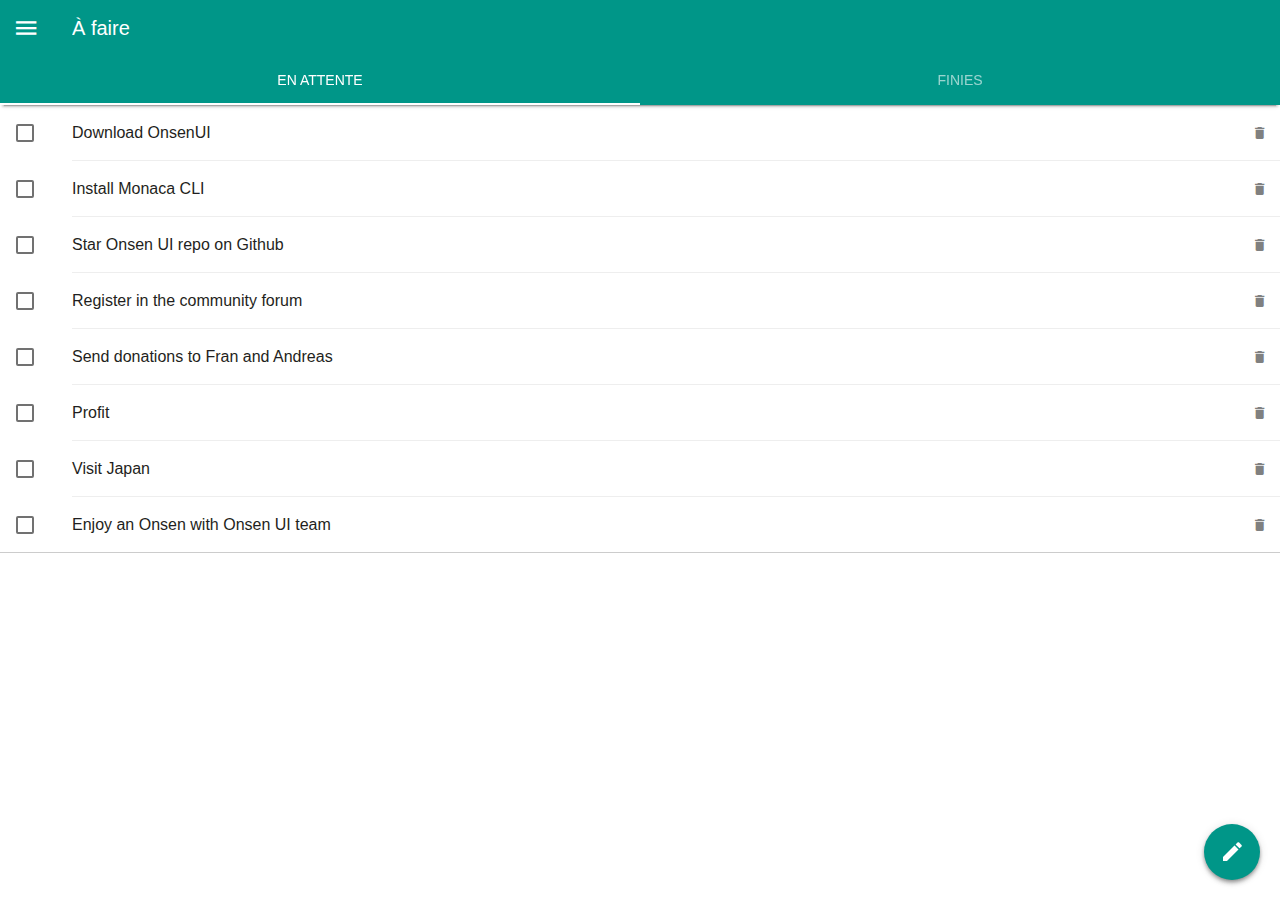
==== index.html @ 8d6c1231 "initial commit" ====
<!DOCTYPE html>
<html lang="fr">

<head>
    <meta charset="UTF-8">
    <title>Liste de tâches</title>

    <script src="lib/onsen/js/onsenui.js"></script>

    <script src="js/app.js"></script>
    <script src="js/controllers.js"></script>
    <script src="js/services.js"></script>
    <script>
        ons.platform.select('android');
    </script>
    <link rel="stylesheet" href="lib/onsen/css/onsenui.css">
    <link rel="stylesheet" href="lib/onsen/css/onsen-css-components.css">
    <link rel="stylesheet" href="style.css">
</head>

<body>

    <!-- First navigation component: Navigator. This will remain always on top of the app. -->
    <ons-navigator id="myNavigator" page="splitter.html">
    </ons-navigator>


    <!-- Second navigation component: Splitter. This will disappear if the first component changes its content. -->
    <template id="splitter.html">
        <ons-page>
            <ons-splitter id="mySplitter">
                <ons-splitter-side page="html/menu.html" swipeable width="250px" collapse swipe-target-width="50px">
                </ons-splitter-side>
                <ons-splitter-content page="tabbar.html">
                </ons-splitter-content>
            </ons-splitter>
        </ons-page>
    </template>

    <!-- Third navigation component: Tabbar. This will disappear if the first or second components change their content. -->
    <template id="tabbar.html">
        <ons-page id="tabbarPage">
            <ons-toolbar>
                <div class="left">
                    <!-- Toolbar-button with different icons depending on the platform. -->
                    <ons-toolbar-button component="button/menu">
                        <ons-icon icon="ion-navicon, material:md-menu" size="32px, material:24px"></ons-icon>
                    </ons-toolbar-button>
                </div>
                <div class="center">À faire</div>
                <div class="right">
                    <!-- Toolbar-button  only visible for iOS/other. -->
                    <ons-if platform="ios other">
                        <ons-toolbar-button component="button/new-task">Nouvelle</ons-toolbar-button>
                    </ons-if>
                </div>
            </ons-toolbar>

            <!-- Floating Action Button only visible for Android. -->
            <ons-if platform="android">
                <ons-fab position="right bottom" component="button/new-task">
                    <ons-icon icon="md-edit"></ons-icon>
                </ons-fab>
            </ons-if>

            <!-- Auto-positioned Tabbar: top on Android, bottom on iOS/other. -->
            <ons-tabbar id="myTabbar" position="auto">
                <ons-tab page="html/pending_tasks.html" label="En attente" active>
                </ons-tab>
                <ons-tab page="html/completed_tasks.html" label="Finies">
                </ons-tab>
            </ons-tabbar>
        </ons-page>
    </template>

</body>

</html>
---- lib/onsen/css/onsenui.css ----
/*! onsenui - v2.5.1 - 2017-07-24 */
/*
Copyright 2013-2015 ASIAL CORPORATION

Licensed under the Apache License, Version 2.0 (the "License");
you may not use this file except in compliance with the License.
You may obtain a copy of the License at

   http://www.apache.org/licenses/LICENSE-2.0

Unless required by applicable law or agreed to in writing, software
distributed under the License is distributed on an "AS IS" BASIS,
WITHOUT WARRANTIES OR CONDITIONS OF ANY KIND, either express or implied.
See the License for the specific language governing permissions and
limitations under the License.

 */

@import url("ionicons/css/ionicons.min.css");
@import url("material-design-iconic-font/css/material-design-iconic-font.min.css");
@import url("font_awesome/css/font-awesome.min.css");

/* custom elements */
ons-page, ons-navigator,
ons-split-view, ons-sliding-menu, ons-tabbar,
ons-gesture-detector {
  display: block;
}

ons-navigator,
ons-tabbar,
ons-splitter,
ons-action-sheet,
ons-dialog,
ons-toast,
ons-alert-dialog {
  position: absolute;
  top: 0;
  left: 0;
  bottom: 0;
  right: 0;
  overflow: hidden;
}

ons-toast {
  pointer-events: none;
}

ons-toast .toast {
  pointer-events: auto;
}

ons-tab {
  -webkit-transform: translate3d(0, 0, 0);
          transform: translate3d(0, 0, 0);
}

ons-page, ons-navigator, ons-tabbar, ons-sliding-menu, ons-split-view, ons-dialog, ons-alert-dialog, ons-action-sheet, ons-toast {
  z-index: 2;
}

ons-fab, ons-speed-dial {
  z-index: 10001;
}

* {
  -webkit-touch-callout: none;
  -webkit-user-select: none;
  -webkit-tap-highlight-color: rgba(0, 0, 0, 0) !important;
}

input, textarea {
  -webkit-user-select: auto;
  -moz-user-select: text;
}

ons-toolbar:not([inline]), ons-bottom-toolbar {
  position: absolute;
  left: 0;
  right: 0;
  z-index: 10000;
}
ons-toolbar:not([inline]) {
  top: 0;
}
ons-bottom-toolbar {
  bottom: 0;
}

.page, .page__content {
  background-color: transparent !important;
  background: transparent !important;
}

.page__content {
  overflow: auto;
  -webkit-overflow-scrolling: touch;
  z-index: 0;
  -ms-touch-action: pan-y;
}

.page.overflow-visible,
.page.overflow-visible .page,
.page.overflow-visible .page__content,
.page.overflow-visible ons-navigator,
.page.overflow-visible ons-splitter {
  overflow: visible;
}

.page.overflow-visible .page__content.content-swiping,
.page.overflow-visible .page__content.content-swiping .page,
.page.overflow-visible .page__content.content-swiping .page__content {
  overflow: auto;
}

.toolbar:not(.toolbar--transparent) + .page__background,
.toolbar:not(.toolbar--cover-content) + .page__background + .page__content {
  top: 44px;
}

.toolbar.toolbar--cover-content + .page__background + .page__content {
  padding-top: 44px;
}

.toolbar--material:not(.toolbar--transparent) + .page__background,
.toolbar--material:not(.toolbar--cover-content) + .page__background + .page__content {
  top: 56px;
}

.toolbar--material.toolbar--cover-content + .page__background + .page__content {
  padding-top: 56px;
}

.page[status-bar-fill] > .page__content {
  top: 20px;
}

.page[status-bar-fill] > .toolbar {
  padding-top: 20px;
  box-sizing: content-box;
}

.page[status-bar-fill] > .toolbar + .page__background + .page__content {
  top: 64px;
}

.page[status-bar-fill] > .toolbar--material + .page__background + .page__content {
  top: 76px;
}

ons-tabbar[status-bar-fill] > .tabbar--top__content {
  top: 71px;
}

ons-tabbar[status-bar-fill] > .tabbar--top {
  padding-top: 22px;
}

ons-tabbar[position="top"] .page[status-bar-fill] > .page__content {
  top: 0px;
}

.toolbar + .page__background + .page__content ons-tabbar[status-bar-fill] > .tabbar--top {
  top: 0px;
}

.toolbar + .page__background + .page__content ons-tabbar[status-bar-fill] > .tabbar--top__content {
  top: 49px;
}

.page-with-bottom-toolbar > .page__content {
  bottom: 44px;
}

.page__content > .list:not(.list--material):first-child {
  margin-top: -1px; /* Avoid double border with toolbar */
}

ons-action-sheet[disabled],
ons-dialog[disabled],
ons-alert-dialog[disabled],
ons-popover[disabled] {
  pointer-events: none;
  opacity: 0.75;
}

ons-list-item[disabled] {
   pointer-events: none;
}

ons-range[disabled] {
  opacity: 0.3;
  pointer-events: none;
}

ons-pull-hook {
  position: relative;
  display: block;
  margin: auto;
  text-align: center;
  z-index: 20002;
}

ons-splitter, ons-splitter-mask, ons-splitter-content, ons-splitter-side {
  display: block;
  position: absolute;
  left: 0;
  right: 0;
  top: 0;
  bottom: 0;
  box-sizing: border-box;
  z-index: 0;
}

ons-splitter-mask {
  z-index: 4;
  background-color: rgba(0, 0, 0, 0.1);
  display: none;
  opacity: 0;
}

ons-splitter-content {
  z-index: 2;
}

ons-splitter-side {
  right: auto;
  z-index: 2;
}

ons-splitter-side[side="right"] {
  right: 0;
  left: auto;
}

ons-splitter-side[mode="collapse"] {
  z-index: 5;
  left: auto;
  right: 100%;
}

ons-splitter-side[side="right"][mode="collapse"] {
  right: auto;
  left: 100%;
}

ons-splitter-side[mode="split"] {
  z-index: 3;
}

ons-toolbar-button > ons-icon[icon*="ion-"] {
  font-size: 26px;
}

ons-range, ons-select {
  display: inline-block;
}

ons-range > input {
  min-width: 50px;
  width: 100%;
}

ons-select > select {
  width: 100%;
}

/*
Copyright 2013-2015 ASIAL CORPORATION

Licensed under the Apache License, Version 2.0 (the "License");
you may not use this file except in compliance with the License.
You may obtain a copy of the License at

   http://www.apache.org/licenses/LICENSE-2.0

Unless required by applicable law or agreed to in writing, software
distributed under the License is distributed on an "AS IS" BASIS,
WITHOUT WARRANTIES OR CONDITIONS OF ANY KIND, either express or implied.
See the License for the specific language governing permissions and
limitations under the License.

 */

ons-carousel {
  display: block;
  position: relative;
  width: 100%;
  overflow: hidden;
}

ons-carousel-item {
  display: block;
  height: 100%;
  visibility: hidden;
}

ons-carousel[fullscreen] {
  position: absolute;
  top: 0px;
  right: 0px;
  left: 0px;
  bottom: 0px;
  box-sizing: border-box;
}

ons-carousel[disabled] {
  pointer-events: none;
  opacity: 0.75;
}

ons-row {
  display: -webkit-box;
  display: -webkit-flex;
  display: -moz-box;
  display: -moz-flex;
  display: -ms-flexbox;
  display: flex;
  -webkit-flex-wrap: wrap;
          flex-wrap: wrap;
  width: 100%;
  box-sizing: border-box;
}

ons-row[vertical-align="top"], ons-row[align="top"] {
  -webkit-box-align: start;
  box-align: start;
  -ms-flex-align: start;
  -webkit-align-items: flex-start;
  -moz-align-items: flex-start;
  align-items: flex-start;
}

ons-row[vertical-align="bottom"], ons-row[align="bottom"] {
  -webkit-box-align: end;
  box-align: end;
  -ms-flex-align: end;
  -webkit-align-items: flex-end;
  -moz-align-items: flex-end;
  align-items: flex-end;
}

ons-row[vertical-align="center"], ons-row[align="center"] {
  -webkit-box-align: center;
  box-align: center;
  -ms-flex-align: center;
  -webkit-align-items: center;
  -moz-align-items: center;
  align-items: center;
  text-align: inherit;
}

ons-row + ons-row {
  padding-top: 0;
}

ons-col {
  -webkit-box-flex: 1;
  -webkit-flex: 1;
  -moz-box-flex: 1;
  -moz-flex: 1;
  -ms-flex: 1;
  flex: 1;
  display: block;
  width: 100%;
  box-sizing: border-box;
}

ons-col[vertical-align="top"], ons-col[align="top"] {
  -webkit-align-self: flex-start;
  -moz-align-self: flex-start;
  -ms-flex-item-align: start;
  align-self: flex-start;
}

ons-col[vertical-align="bottom"], ons-col[align="bottom"] {
  -webkit-align-self: flex-end;
  -moz-align-self: flex-end;
  -ms-flex-item-align: end;
  align-self: flex-end; }

ons-col[vertical-align="center"], ons-col[align="center"] {
  -webkit-align-self: center;
  -moz-align-self: center;
  -ms-flex-item-align: center;
  text-align: inherit;
}


/*
Copyright 2013-2015 ASIAL CORPORATION

Licensed under the Apache License, Version 2.0 (the "License");
you may not use this file except in compliance with the License.
You may obtain a copy of the License at

   http://www.apache.org/licenses/LICENSE-2.0

Unless required by applicable law or agreed to in writing, software
distributed under the License is distributed on an "AS IS" BASIS,
WITHOUT WARRANTIES OR CONDITIONS OF ANY KIND, either express or implied.
See the License for the specific language governing permissions and
limitations under the License.

 */

.ons-icon {
  display: inline-block;
  line-height: inherit;
  font-style: normal;
  font-weight: normal;
  -webkit-font-smoothing: antialiased;
  -moz-osx-font-smoothing: grayscale;
}

:not(ons-toolbar-button):not(ons-action-sheet-button) > .ons-icon--ion {
  line-height: 0.75em;
  vertical-align: -25%;
}

ons-icon[spin] {
  -webkit-animation: ons-icon-spin 2s infinite linear;
  -moz-animation: ons-icon-spin 2s infinite linear;
  animation: ons-icon-spin 2s infinite linear;
}

@-moz-keyframes ons-icon-spin {
  0% {
    -moz-transform: rotate(0deg);
  }
  100% {
    -moz-transform: rotate(359deg);
  }
}

@-webkit-keyframes ons-icon-spin {
  0% {
    -webkit-transform: rotate(0deg);
  }
  100% {
    -webkit-transform: rotate(359deg);
  }
}

@keyframes ons-icon-spin {
  0% {
    -webkit-transform: rotate(0deg);
    transform: rotate(0deg);
  }
  100% {
    -webkit-transform: rotate(359deg);
    transform: rotate(359deg);
  }
}

.ons-icon[rotate="90"] {
  -webkit-transform: rotate(90deg);
  -moz-transform: rotate(90deg);
  transform: rotate(90deg);
}

.ons-icon[rotate="180"] {
  -webkit-transform: rotate(180deg);
  -moz-transform: rotate(180deg);
  transform: rotate(180deg);
}

.ons-icon[rotate="270"] {
  -webkit-transform: rotate(270deg);
  -moz-transform: rotate(270deg);
  transform: rotate(270deg);
}

ons-icon[fixed-width] {
  width: 1.28571429em;
  text-align: center;
}

.ons-icon--lg {
  font-size: 1.33333333em;
  line-height: 0.75em;
  vertical-align: -15%;
}

.ons-icon--2x {
  font-size: 2em;
}

.ons-icon--3x {
  font-size: 3em;
}

.ons-icon--4x {
  font-size: 4em;
}

.ons-icon--5x {
  font-size: 5em;
}

ons-input, ons-radio, ons-checkbox, ons-search-input {
  display: inline-block;
  position: relative;
}

ons-input .text-input,
ons-search-input .search-input {
  width: 100%;
  display: inline-block;
}

ons-input .text-input__label:not(.text-input--material__label) {
  display: none;
}

ons-input:not([float]) .text-input--material__label--active {
  display: none;
}

ons-input[disabled],
ons-radio[disabled],
ons-checkbox[disabled],
ons-search-input[disabled] {
  opacity: 0.5;
  pointer-events: none;
}

ons-input input.text-input--material::-webkit-input-placeholder {
  color: transparent;
}

ons-input input.text-input--material::-moz-placeholder {
  color: transparent;
}

ons-input input.text-input--material:-ms-input-placeholder {
  color: transparent;
}

/*
Copyright 2013-2015 ASIAL CORPORATION

Licensed under the Apache License, Version 2.0 (the "License");
you may not use this file except in compliance with the License.
You may obtain a copy of the License at

   http://www.apache.org/licenses/LICENSE-2.0

Unless required by applicable law or agreed to in writing, software
distributed under the License is distributed on an "AS IS" BASIS,
WITHOUT WARRANTIES OR CONDITIONS OF ANY KIND, either express or implied.
See the License for the specific language governing permissions and
limitations under the License.

 */

ons-progress-bar {
  display: block;
}

ons-progress-circular {
  display: inline-block;
  width: 32px;
  height: 32px;
}

ons-progress-circular > svg.progress-circular {
  width: 100%;
  height: 100%;
}

/*
Copyright 2013-2015 ASIAL CORPORATION

Licensed under the Apache License, Version 2.0 (the "License");
you may not use this file except in compliance with the License.
You may obtain a copy of the License at

   http://www.apache.org/licenses/LICENSE-2.0

Unless required by applicable law or agreed to in writing, software
distributed under the License is distributed on an "AS IS" BASIS,
WITHOUT WARRANTIES OR CONDITIONS OF ANY KIND, either express or implied.
See the License for the specific language governing permissions and
limitations under the License.

 */
.ripple {
  display: block;
  position: absolute;
  overflow: hidden;
  top: 0;
  left: 0;
  right: 0;
  bottom: 0;
  pointer-events: none;
}

.ripple__background {
  background: rgba(255, 255, 255, 0.2);
  position: absolute;
  top: 0;
  left: 0;
  right: 0;
  bottom: 0;
  opacity: 0;
  pointer-events: none;
}

.ripple__wave {
  background: rgba(255, 255, 255, 0.2);
  width: 0;
  height: 0;
  border-radius: 50%;
  position: absolute;
  top: 0;
  left: 0;
  z-index: 0;
  pointer-events: none;
}

/* FIXME */
ons-list-item .ripple__wave,
ons-list-item .ripple__background,
.button--material--flat .ripple__wave,
.button--material--flat .ripple__background {
  background: rgba(189, 189, 189, 0.3);
}

.ripple--light-gray__wave,
.ripple--light-gray__background {
  background: rgba(189, 189, 189, 0.3);
}


/*
Copyright 2013-2015 ASIAL CORPORATION

Licensed under the Apache License, Version 2.0 (the "License");
you may not use this file except in compliance with the License.
You may obtain a copy of the License at

   http://www.apache.org/licenses/LICENSE-2.0

Unless required by applicable law or agreed to in writing, software
distributed under the License is distributed on an "AS IS" BASIS,
WITHOUT WARRANTIES OR CONDITIONS OF ANY KIND, either express or implied.
See the License for the specific language governing permissions and
limitations under the License.

*/

ons-sliding-menu {
  position: absolute;
  left: 0px;
  right: 0px;
  top: 0px;
  bottom: 0px;
  z-index: 0;
  overflow-x: hidden;
}

.onsen-sliding-menu__menu,
.onsen-sliding-menu__main {
  position: absolute;
  top: 0px;
  left: 0px;
  bottom: 0px;
  right: 0px;
  z-index: 0;
  margin: 0;
  padding: 0;
}

.onsen-sliding-menu__menu {
  opacity: 0;
}


/*
Copyright 2013-2015 ASIAL CORPORATION

Licensed under the Apache License, Version 2.0 (the "License");
you may not use this file except in compliance with the License.
You may obtain a copy of the License at

   http://www.apache.org/licenses/LICENSE-2.0

Unless required by applicable law or agreed to in writing, software
distributed under the License is distributed on an "AS IS" BASIS,
WITHOUT WARRANTIES OR CONDITIONS OF ANY KIND, either express or implied.
See the License for the specific language governing permissions and
limitations under the License.

*/

ons-split-view {
  position: absolute;
  left: 0px;
  right: 0px;
  top: 0px;
  bottom: 0px;
  z-index: 0;
  overflow: hidden;
}

.onsen-split-view__secondary {
  opacity: 0;
  width: 100%;
}

.onsen-split-view__secondary,
.onsen-split-view__main {
  position: absolute;
  top: 0px;
  left: 0px;
  bottom: 0px;
  right: 0px;
  z-index: 0;
  overflow-x: hidden; 
}
---- style.css ----
/*****************
 *** Custom CSS ***
 *****************/

ons-input[type=text] {
  width: 90%;
}

ons-button[modifier=large] {
  width: initial;
  margin: 10px;
}

ons-splitter-side[side="left"][animation="overlay"] {
  border-right: 1px solid rgba(0, 0, 0, 0.1);
}

.highlight {
  background-color: lightyellow;
  color: rgba(255, 0, 0, 0.7);
}

.left-label {
  width: 30%;
  font-size: 16px;
  color: #666
}



/********************
 *** Animation CSS ***
 ********************/

#tabbarPage .list {
  background-color: grey;
  overflow-x: hidden;
  margin-top: -1px;
  border-bottom: 1px solid #ccc;
}

#tabbarPage .list-item {
  min-height: 0;
  height: 44px;
  background-color: white;
  margin: 1px 0 -1px 0;
}

#tabbarPage .list-item--material {
  height: 56px;
}

.list-title {
  margin-top: 12px;
}

.hide-children * {
  overflow: hidden;
}

.animation-swipe-right {
  pointer-events: none;
  -webkit-animation: swipe-right .9s ease-in-out forwards;
          animation: swipe-right .9s ease-in-out forwards;
}

.animation-swipe-left {
  pointer-events: none;
  -webkit-animation: swipe-left .9s ease-in-out forwards;
          animation: swipe-left .9s ease-in-out forwards;
}

.animation-remove {
  pointer-events: none;
  -webkit-animation: remove .7s ease-in-out forwards;
          animation: remove .7s ease-in-out forwards;
}

@-webkit-keyframes swipe-right {
  0% {
    -webkit-transform: translateX(0);
            transform: translateX(0);
  }
  10% {
    -webkit-transform: translateX(-3%);
            transform: translateX(-3%);
  }
  100% {
    -webkit-transform: translateX(100%);
            transform: translateX(100%);
    height: 0;
    opacity: 0.3;
  }
}

@keyframes swipe-right {
  0% {
    -webkit-transform: translateX(0);
            transform: translateX(0);
  }
  10% {
    -webkit-transform: translateX(-3%);
            transform: translateX(-3%);
  }
  100% {
    -webkit-transform: translateX(100%);
            transform: translateX(100%);
    height: 0;
    opacity: 0.3;
  }
}

@-webkit-keyframes swipe-left {
  0% {
    -webkit-transform: translateX(0);
            transform: translateX(0);
  }
  10% {
    -webkit-transform: translateX(3%);
            transform: translateX(3%);
  }
  100% {
    -webkit-transform: translateX(-100%);
            transform: translateX(-100%);
    height: 0;
    opacity: 0.3;
  }
}

@keyframes swipe-left {
  0% {
    -webkit-transform: translateX(0);
            transform: translateX(0);
  }
  10% {
    -webkit-transform: translateX(3%);
            transform: translateX(3%);
  }
  100% {
    -webkit-transform: translateX(-100%);
            transform: translateX(-100%);
    height: 0;
    opacity: 0.3;
  }
}

@-webkit-keyframes remove {
  0% {
    opacity: 1;
  }
  100% {
    opacity: 0.1;
    height: 0;
  }
}

@keyframes remove {
  0% {
    opacity: 1;
  }
  100% {
    opacity: 0.1;
    height: 0;
  }
}
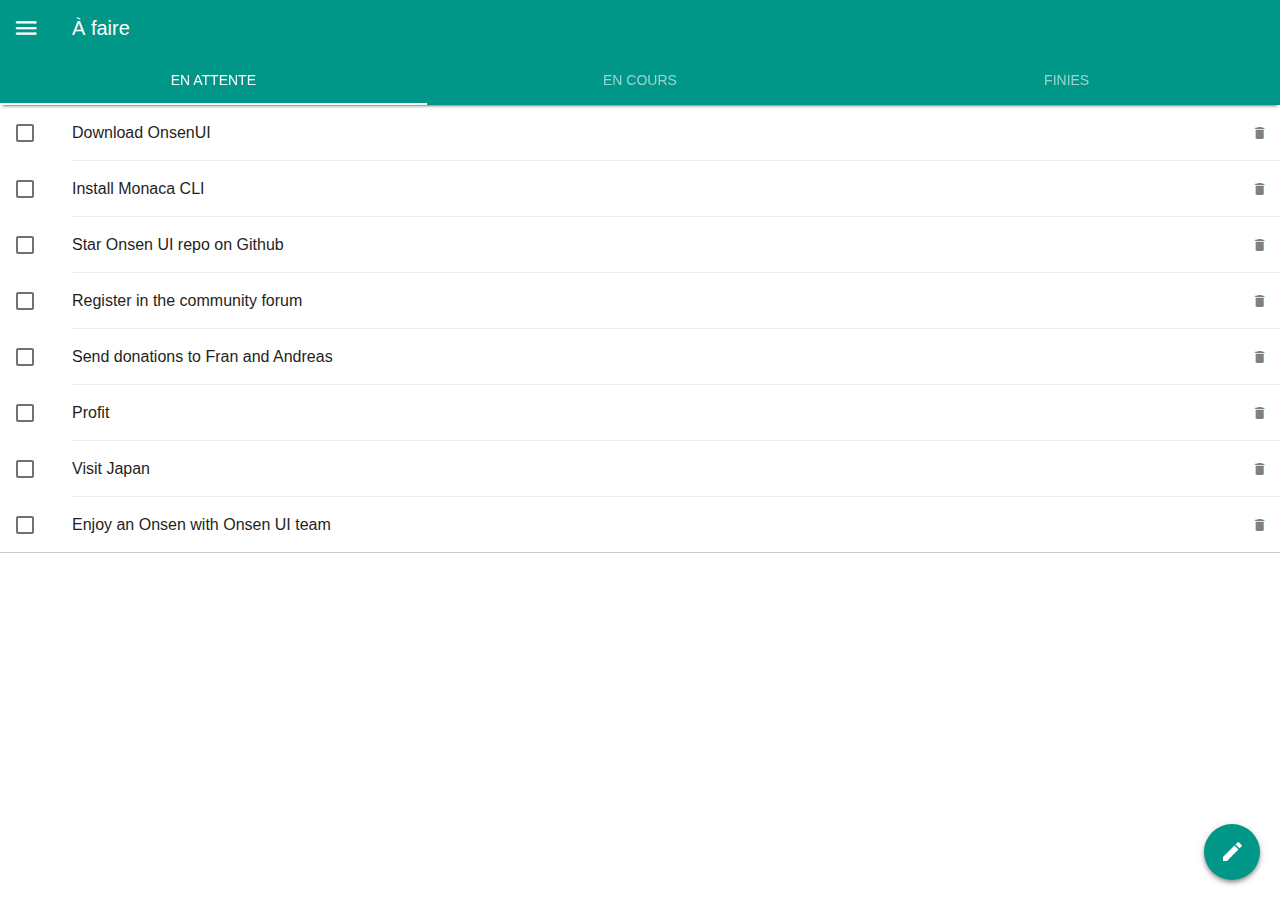
==== commit 752b6844: "Ajout d'un onglet "en cours"" ====
--- a/index.html
+++ b/index.html
@@ -65,10 +65,9 @@
 
             <!-- Auto-positioned Tabbar: top on Android, bottom on iOS/other. -->
             <ons-tabbar id="myTabbar" position="auto">
-                <ons-tab page="html/pending_tasks.html" label="En attente" active>
-                </ons-tab>
-                <ons-tab page="html/completed_tasks.html" label="Finies">
-                </ons-tab>
+                <ons-tab page="html/pending_tasks.html" label="En attente" active></ons-tab>
+                <ons-tab page="html/inProgress_tasks.html" label="En cours"></ons-tab>
+                <ons-tab page="html/completed_tasks.html" label="Finies"></ons-tab>
             </ons-tabbar>
         </ons-page>
     </template>
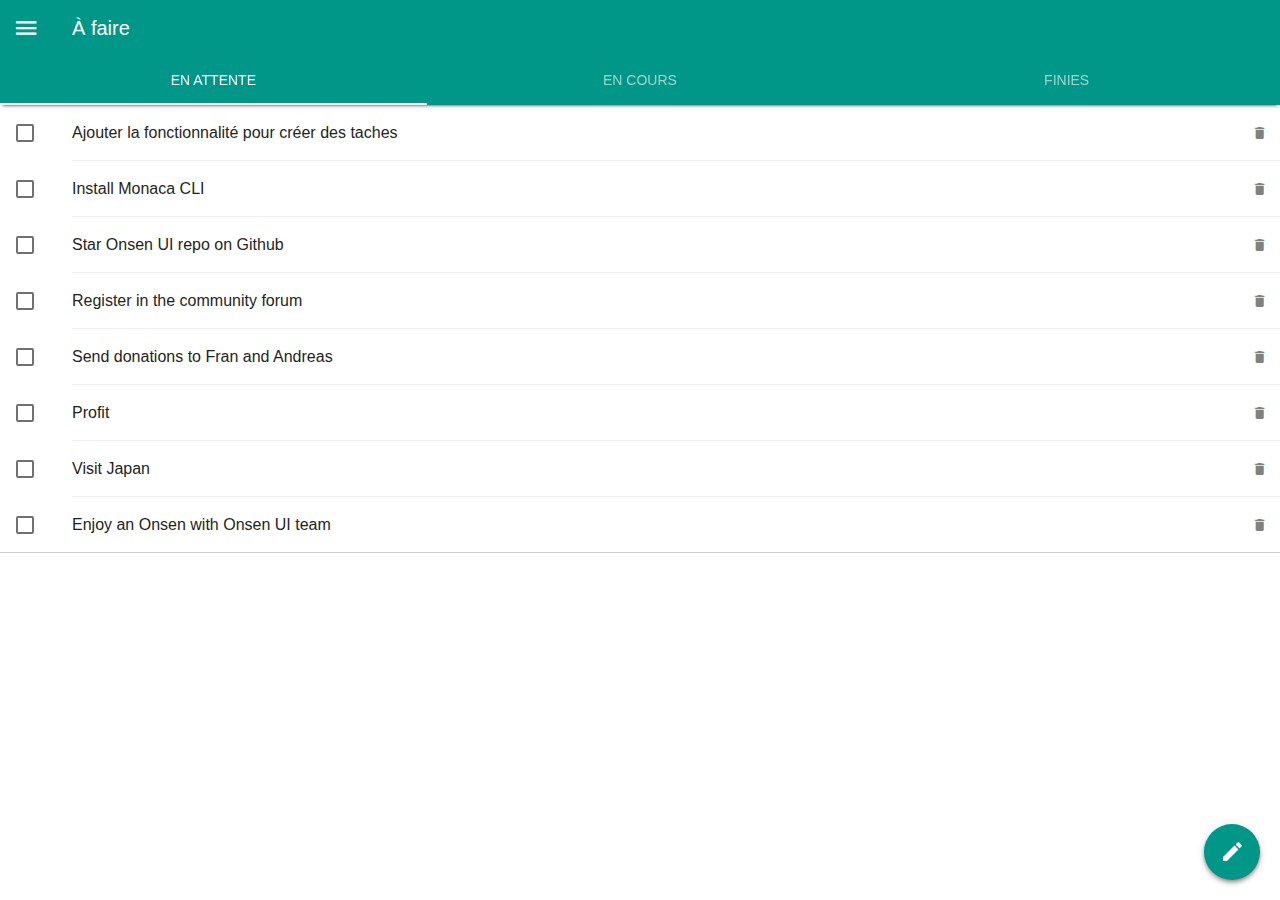
==== commit a2226631: "Ajout des tâches dans "en cours"" ====
--- a/index.html
+++ b/index.html
@@ -71,7 +71,6 @@
             </ons-tabbar>
         </ons-page>
     </template>
-
 </body>
 
 </html>
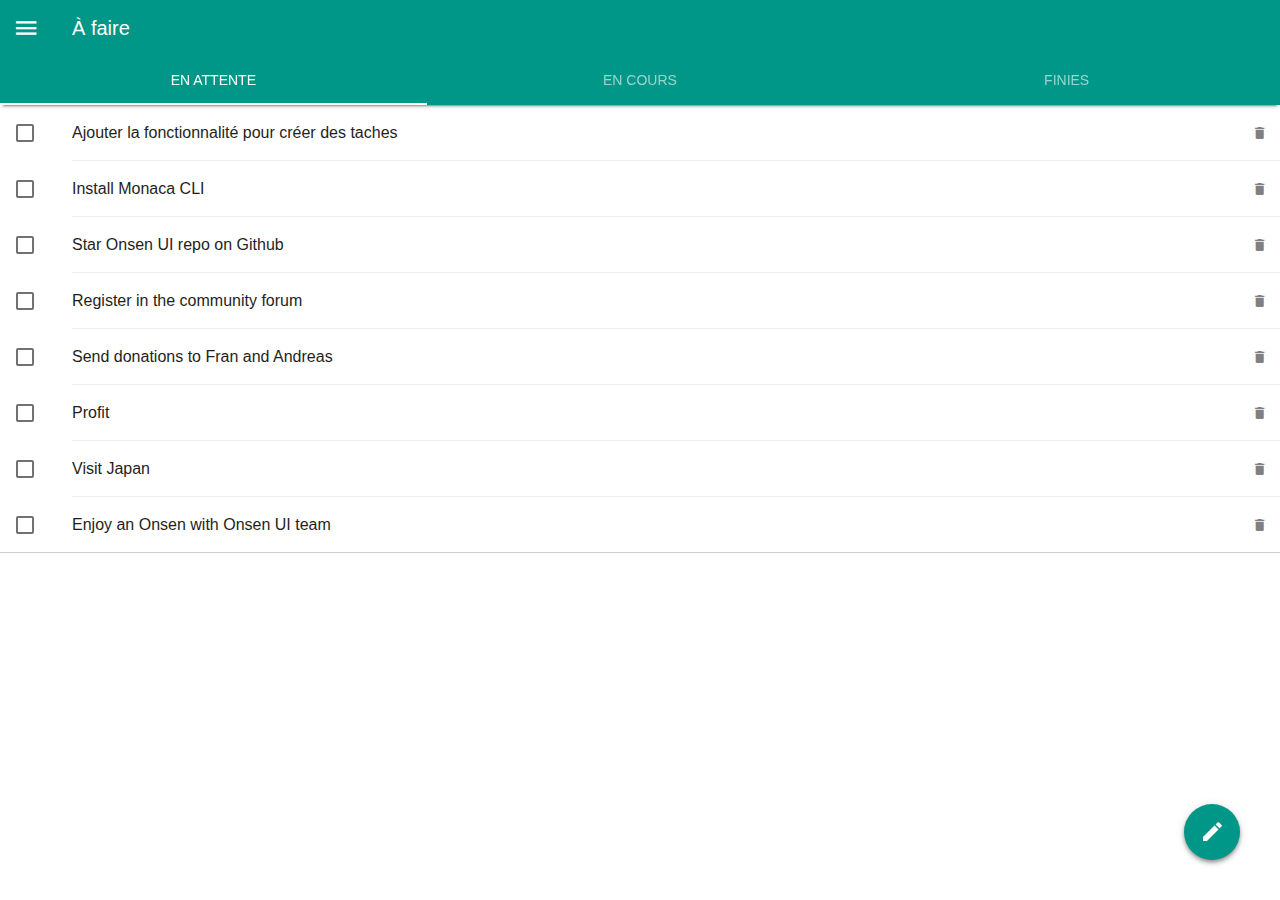
==== commit b9edb2f8: "Suppression de toutes les tâches" ====
--- a/index.html
+++ b/index.html
@@ -58,9 +58,17 @@
 
             <!-- Floating Action Button only visible for Android. -->
             <ons-if platform="android">
-                <ons-fab position="right bottom" component="button/new-task">
-                    <ons-icon icon="md-edit"></ons-icon>
-                </ons-fab>
+                <ons-speed-dial position="bottom right" direction="up">
+                    <ons-fab position="right bottom">
+                        <ons-icon icon="md-edit"></ons-icon>
+                    </ons-fab>
+                    <ons-speed-dial-item component="button/new-task">
+                        <ons-icon icon="md-plus"></ons-icon>
+                    </ons-speed-dial-item>
+                    <ons-speed-dial-item component="button/delete-tasks">
+                        <ons-icon icon="md-delete"></ons-icon>
+                    </ons-speed-dial-item>
+                </ons-speed-dial>
             </ons-if>
 
             <!-- Auto-positioned Tabbar: top on Android, bottom on iOS/other. -->
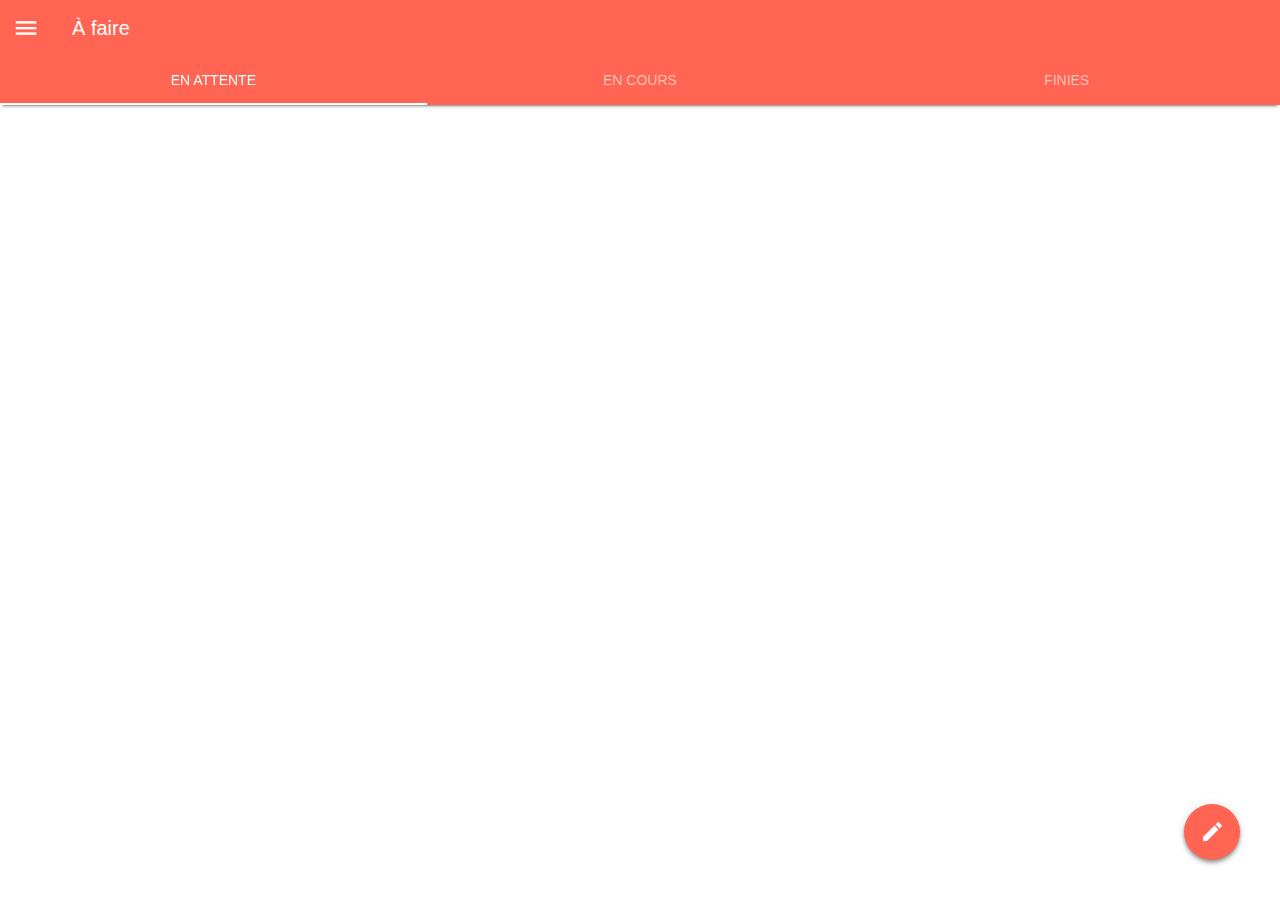
==== commit f01cbd99: "Local Storage fini" ====
--- a/index.html
+++ b/index.html
@@ -74,7 +74,7 @@
             <!-- Auto-positioned Tabbar: top on Android, bottom on iOS/other. -->
             <ons-tabbar id="myTabbar" position="auto">
                 <ons-tab page="html/pending_tasks.html" label="En attente" active></ons-tab>
-                <ons-tab page="html/inProgress_tasks.html" label="En cours"></ons-tab>
+                <ons-tab page="html/inProgress_tasks.html" label="En cours" ></ons-tab>
                 <ons-tab page="html/completed_tasks.html" label="Finies"></ons-tab>
             </ons-tabbar>
         </ons-page>
